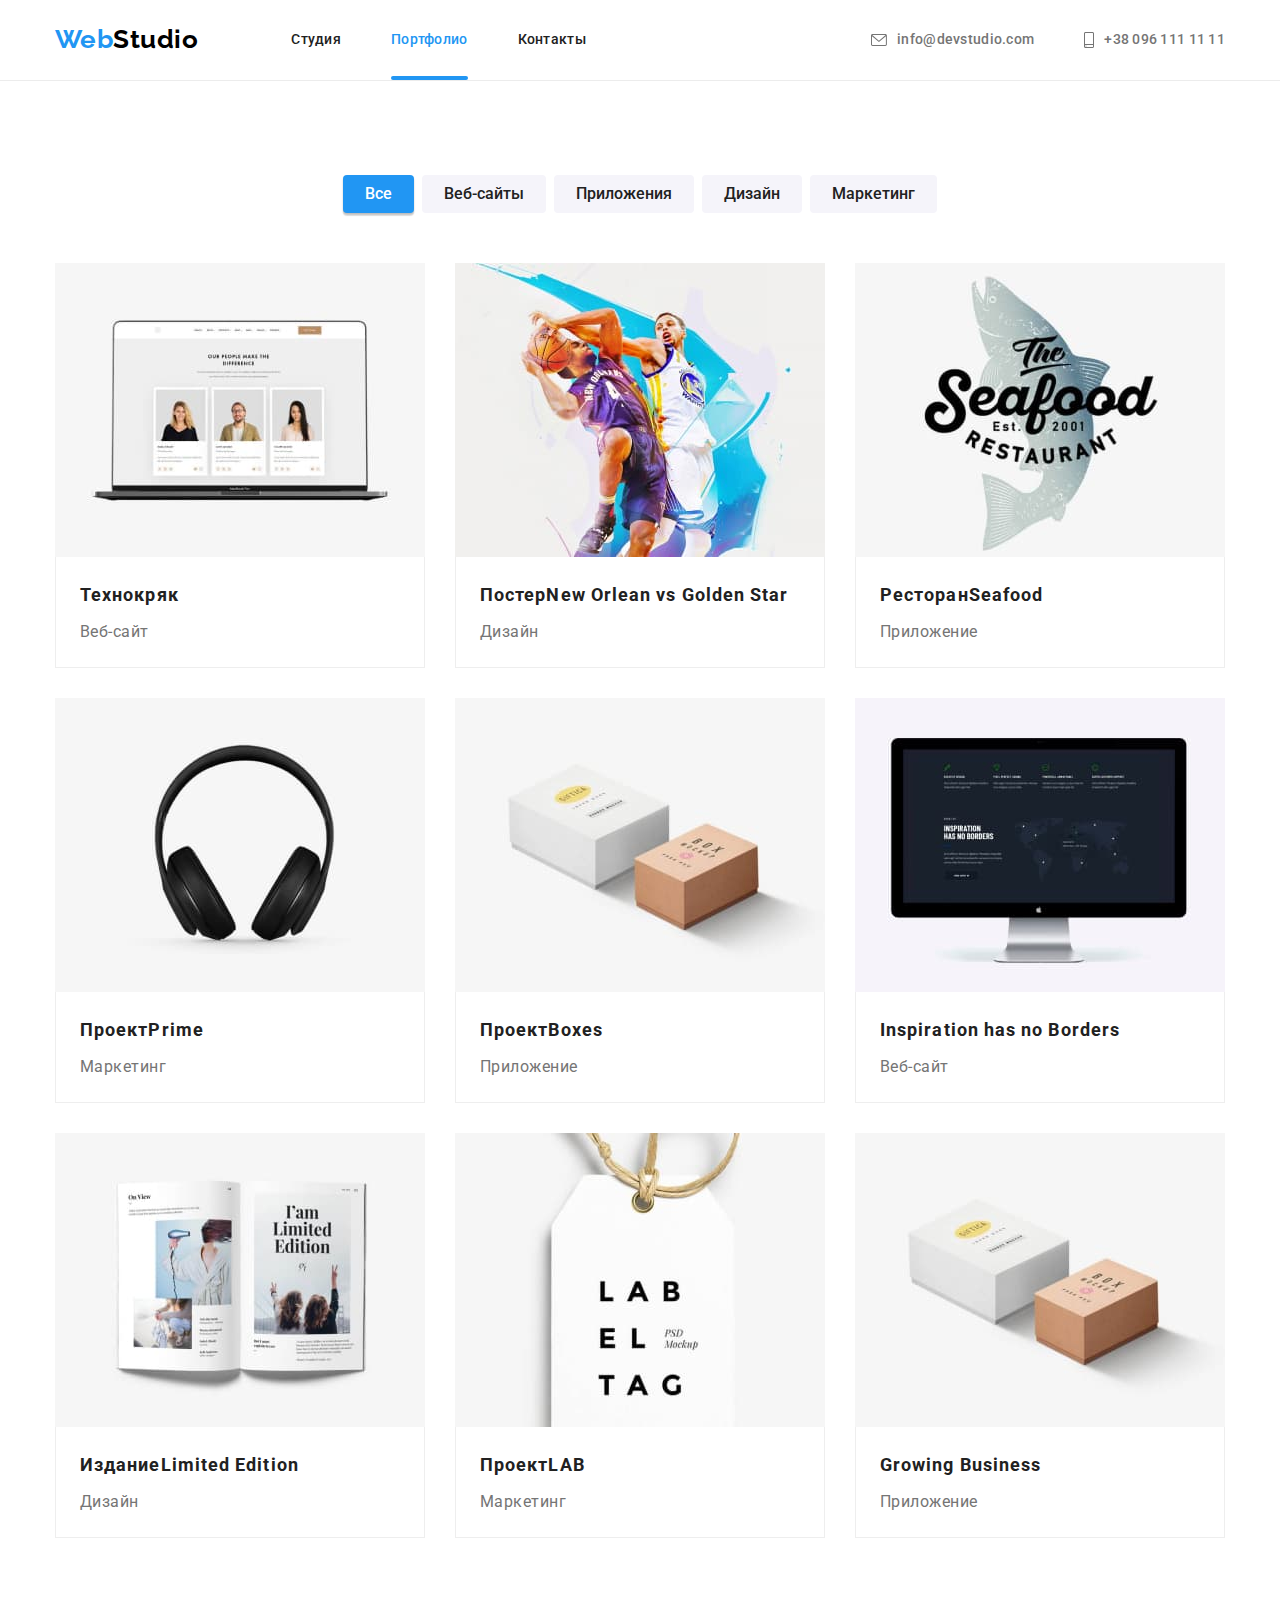
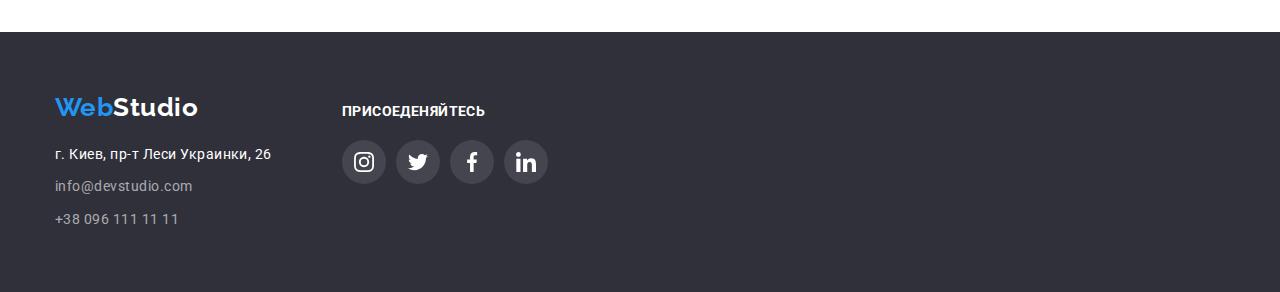
==== portfolio.html @ d8978e58 "Клонирует репозиторий" ====
<!DOCTYPE html>
<html lang="ru">
  <head>
    <meta charset="UTF-8">
    <meta http-equiv="X-UA-Compatible" content="IE=edge">
    <meta name="viewport" content="width=device-width, initial-scale=1.0">
    <title>Портфолио</title>
    <link href="https://fonts.googleapis.com/css2?family=Raleway:wght@700&family=Roboto:wght@400;500;700;900&display=swap"
    rel="stylesheet">
    <link rel="stylesheet" href="https://cdnjs.cloudflare.com/ajax/libs/modern-normalize/1.1.0/modern-normalize.min.css">
    <link rel="stylesheet" href="./css/style.css">
  </head>
  <body>
    <!--Верхняя линия сайта-->
    <header class="header">
      <!-- Навигация -->
      <div class="container header-container">
        <nav class="nav">
          <a class="logo link" href="./index.html">Web<span class="logo-header">Studio</span></a>
          <ul class="site-nav list">
            <li class="item">
              <a class="link" href="./index.html">Студия</a>
            </li>
            <li class="item">
              <a class="link current" href="./portfolio.html">Портфолио</a>
            </li>
            <li class="item">
              <a class="link" href="">Контакты</a>
            </li>
          </ul>
        </nav>
        <!-- контакты -->
        <ul class="contacts list">
          <li class="item">
            <a class="link" href="mailto:info@devstudio.com">
              <svg class="icon-contakts" width="16" height="12">
                <use href="images/sprite.svg#envelope"></use>
              </svg>info@devstudio.com</a>
          </li>
          <li class="item">
            <a class="link" href="tel:+380961111111">
              <svg class="icon-contakts" width="10" height="16">
                <use href="images/sprite.svg#smartphone"></use>
              </svg>+38 096 111 11 11</a>
          </li>
        </ul>
      </div>
    </header>
    <main>
      <!--Портфолио-->
      <section class="portfolio section">
        <div class="container">
        <!--скрытый титул-->
          <h1 class="visually-hidden title">Портфолио</h1>
          <ul class="filter list">
            <li class="item"><button class="button current" type="button">Все</button></li>
            <li class="item"><button class="button" type="button">Веб-сайты</button></li>
            <li class="item"><button class="button" type="button">Приложения</button></li>
            <li class="item"><button class="button" type="button">Дизайн</button></li>
            <li class="item"><button class="button" type="button">Маркетинг</button></li>
          </ul>
          <ul class="project list">
            <li class="item">
              <a href="" class="link">
                <div class="project-thumb"> 
                  <img class="img" src="./images/imgone.jpg" alt="макбук про" width="370">
                  <div class="project-overlay">Технокряк это современная площадка распространения коронавируса. Компании используют эту платформу для цифрового
                  шпионажа и атак на защищённые сервера конкурентов.</div>
                </div>
                <div class="item-text">
                  <h2 class="project title">Технокряк</h2>
                  <p class="project type">Веб-сайт</p>
                </div>
              </a>
            </li>
            <li class="item">
              <a href="" class="link">
                <div class="project-thumb">
                  <img class="img" src="./images/imgtwo.jpg" alt="два баскетболиста" width="370">
                  <div class="project-overlay">Технокряк это современная площадка распространения коронавируса. Компании используют эту
                  платформу для цифрового
                  шпионажа и атак на защищённые сервера конкурентов.</div>
                </div>
                <div class="item-text">
                  <h2 class="project title">Постер<span lang="en">New Orlean vs Golden Star</span></h2>
                  <p class="project type">Дизайн</p>
                </div>
              </a>
            </li>
            <li class="item">
              <a href="" class="link">
                <div class="project-thumb">
                  <img class="img" src="./images/imgthree.jpg" alt="рыба с текстом названия ресторана" width="370">
                  <div class="project-overlay">Технокряк это современная площадка распространения коронавируса. Компании используют эту
                  платформу для цифрового
                  шпионажа и атак на защищённые сервера конкурентов.</div>
                </div>
                <div class="item-text">
                  <h2 class="project title">Ресторан<span lang="en">Seafood</span></h2>
                  <p class="project type">Приложение</p>
                </div>
              </a>
            </li>
            <li class="item">
              <a href="" class="link">
                <div class="project-thumb">
                  <img class="img" src="./images/imgfour.jpg" alt="наушники" width="370">
                  <div class="project-overlay">Технокряк это современная площадка   распространения коронавируса. Компании используют эту
                  платформу для цифрового
                  шпионажа и атак на защищённые сервера конкурентов.</div>
                </div>
                <div class="item-text">
                  <h2 class="project title">Проект<span lang="en">Prime</span></h2>
                  <p class="project type">Маркетинг</p>
                </div>
              </a>
            </li>
            <li class="item">
              <a href="" class="link">
                <div class="project-thumb">
                  <img class="img" src="./images/imgfive.jpg" alt="две коробки" width="370">
                  <div class="project-overlay">Технокряк это современная площадка   распространения коронавируса. Компании используют эту
                  платформу для цифрового
                  шпионажа и атак на защищённые сервера конкурентов.</div>
                </div>
                <div class="item-text">
                  <h2 class="project title">Проект<span lang="en">Boxes</span></h2>
                  <p class="project type">Приложение</p>
                </div>
              </a>
            </li>
            <li class="item">
              <a href="" class="link">
                <div class="project-thumb">
                  <img class="img" src="./images/imgsix.jpg" alt="монитор эйпл" width="370">
                  <div class="project-overlay">Технокряк это современная площадка распространения коронавируса. Компании используют эту
                    платформу для цифрового
                    шпионажа и атак на защищённые сервера конкурентов.</div>
                </div>
                <div class="item-text">
                  <h2 class="project title" lang="en">Inspiration has no Borders</h2>
                  <p class="project type">Веб-сайт</p>
                </div>
              </a>
            </li>
            <li class="item">
              <a href="" class="link">
                <div class="project-thumb">
                  <img class="img" src="./images/imgseven.jpg" alt="развернутая книга" width="370">
                  <div class="project-overlay">Технокряк это современная площадка распространения   коронавируса. Компании используют эту
                    платформу для цифрового
                    шпионажа и атак на защищённые сервера конкурентов.</div>
                </div>
                <div class="item-text">
                  <h2 class="project title">Издание<span lang="en">Limited Edition</span></h2>
                  <p class="project type">Дизайн</p>
                </div>
              </a>
            </li>
            <li class="item">
              <a href="" class="link">
                <div class="project-thumb">
                  <img class="img" src="./images/imgeight.jpg" alt="бирка с текстом названия  проекта" width="370">
                  <div class="project-overlay">Технокряк это современная площадка распространения   коронавируса. Компании используют эту
                    платформу для цифрового
                    шпионажа и атак на защищённые сервера конкурентов.</div>
                </div>
                <div class="item-text">
                  <h2 class="project title">Проект<span lang="en">LAB</span></h2>
                  <p class="project type">Маркетинг</p>
                </div>
              </a>
            </li>
            <li class="item">
              <a href="" class="link">
                <div class="project-thumb">
                  <img class="img" src="./images/imgfive.jpg" alt="ноутбук на котором печатают"   width="370">
                  <div class="project-overlay">Технокряк это современная площадка распространения   коронавируса. Компании используют эту
                    платформу для цифрового
                    шпионажа и атак на защищённые сервера конкурентов.</div>
                </div>
                <div class="item-text">
                  <h2 class="project title" lang="en">Growing Business</h2>
                  <p class="project type">Приложение</p>
                </div>
              </a>
            </li>
          </ul>
        </div>
      </section>
    </main>
    <!--Подвал сайта-->
    <footer class="footer">
      <div class="container">
        <div class="footer-adres">
          <a href="./index.html" class="logo link">Web<span class="logo-footer">Studio</span></a>
          <address>
            <ul class="address list">
              <li class="footer-list item"><a class="geolocation link" href="https://goo.gl/maps/VGkeZ7NEwQXVruFt6"
                  target="_blank" rel="noopener noreferrer nofollow">г. Киев, пр-т Леси Украинки, 26</a>
              </li>
              <li class="footer-list item"><a class="footer-contacts link"
                  href="mailto:info@devstudio.com">info@devstudio.com</a></li>
              <li class="footer-list item"><a class="footer-contacts link" href="tel:+380961111111">+38 096 111 11 11</a>
              </li>
            </ul>
          </address>
        </div>
        <div class="footer-join">
          <p class="join-text">присоеденяйтесь</p>
          <ul class="join list">
            <li class="item-join">
              <a href="" class="link"><svg class="icon-social" width="20" height="20">
                  <use href="./images/sprite.svg#instagram"></use>
                </svg></a>
            </li>
            <li class="item-join">
              <a href="" class="link"><svg class="icon-social" width="20" height="20">
                  <use href="./images/sprite.svg#twitter"></use>
                </svg></a>
            </li>
            <li class="item-join">
              <a href="" class="link"><svg class="icon-social" width="20" height="20">
                  <use href="./images/sprite.svg#facebook"></use>
                </svg></a>
            </li>
            <li class="item-join">
              <a href="" class="link"><svg class="icon-social" width="20" height="20">
                  <use href="./images/sprite.svg#linkedin"></use>
                </svg></a>
            </li>
          </ul>
        </div>
      </div>
    </footer>
  </body>
---- css/style.css ----
/* основной белый цвет #ffffff */
/* вторичный белый цвет #F5F4FA */
/* основной цвет текста #757575 */
/* вторичный цвет текста #212121 */
/* основной акцент цвет #2196F3 */
/* цвет ховера основной кнопки #188CE8 */
/* цвет фона героя и подвала #2F303A */
/* цвет текста адреса rgba(255, 255, 255, 0.6) */
/* цвет логотипа #000000 */
/* цвет нижней рамки хедера #ececec */
/* цвет бордера проектов #eeeeee;*/
/* цвет svg изображений #afb1b8;*/
:root {
  --primery-white-color: #ffffff;
  --secondary-white-color: #f5f4fa;
  --primery-text-color: #757575;
  --secondary-text-color: #212121;
  --prymery-accent-color: #2196f3;
  --secondary-accent-color: #188ce8;
  --address-text-color: rgba(255, 255, 255, 0.6);
  --logo-color: #000000;
  --background-color: #2f303a;
  --header-border-color: #ececec;
  --project-border-color: #eeeeee;
  --svg-picture-color: #afb1b8;
}
/* Тело */
body {
  color: var(--primery-text-color);
  background-color: var(--primery-white-color);
  font-family: 'Roboto', sans-serif;
  letter-spacing: 0.03em;
}
h1,
h2,
h3,
h4,
h5,
h6,
p,
ul {
  padding: 0;
  margin: 0;
}
/* Скрытый титул */
.visually-hidden {
  position: absolute;
  white-space: nowrap;
  width: 1px;
  height: 1px;
  overflow: hidden;
  border: 0;
  padding: 0;
  clip: rect(0 0 0 0);
  clip-path: inset(50%);
  margin: -1px;
}
/* контейнер */
.container {
  width: 1200px;
  margin-left: auto;
  margin-right: auto;
  padding-left: 15px;
  padding-right: 15px;
}
/* панель навигации */
.header {
  border-bottom: 1px solid var(--header-border-color);
  margin-left: auto;
  margin-right: auto;
}
.header-container,
.nav,
.site-nav,
.contacts {
  display: flex;
  align-items: center;
}
.nav .logo {
  display: block;
  padding-top: 24px;
  padding-bottom: 25px;
}
.contacts .link {
  display: flex;
  justify-content: center;
  align-items: center;
  padding-top: 32px;
  padding-bottom: 32px;
  color: var(--primery-text-color);
  font-style: normal;
  font-weight: 500;
  font-size: 14px;
  line-height: 1.14;
  letter-spacing: 0.02em;
  fill: var(--primery-text-color);
  transition: color 250ms cubic-bezier(0.4, 0, 0.2, 1);
}
.icon-contakts {
  margin-right: 10px;
  fill: currentColor;
}
.site-nav .link {
  display: block;
  padding-top: 32px;
  padding-bottom: 32px;
  color: var(--secondary-text-color);
  font-weight: 500;
  font-size: 14px;
  line-height: 1.14;
  letter-spacing: 0.02em;
  transition: color 250ms cubic-bezier(0.4, 0, 0.2, 1);
}
.site-nav .item + .item {
  margin-left: 50px;
}
.contacts .item + .item {
  margin-left: 50px;
}
.contacts {
  margin-left: auto;
}
.site-nav {
  margin-left: 93px;
}
/* цвета, размеры текста */
.site-nav .link.current {
  color: var(--prymery-accent-color);
  position: relative;
}
.link.current::after {
  position: absolute;
  content: '';
  bottom: 0;
  left: 0;
  width: 100%;
  height: 4px;
  background-color: var(--prymery-accent-color);
  border-radius: 2px;
}
.filter .button.current {
  background-color: var(--prymery-accent-color);
  color: var(--primery-white-color);
  box-shadow: 0px 3px 1px rgba(0, 0, 0, 0.1), 0px 1px 2px rgba(0, 0, 0, 0.08),
    0px 2px 2px rgba(0, 0, 0, 0.12);
}
.logo.link {
  color: var(--prymery-accent-color);
  font-family: 'Raleway', sans-serif;
  font-weight: 700;
  font-size: 26px;
  line-height: 1.19;
}
.logo .logo-header {
  color: var(--logo-color);
}
/* Ховер и фокус ссылок */
.site-nav .link:hover,
.site-nav .link:focus,
.contacts .link:hover,
.contacts .link:focus,
.address .link:hover,
.address .link:focus {
  color: var(--prymery-accent-color);
  fill: var(--prymery-accent-color);
}
.list {
  list-style: none;
}
.link {
  text-decoration: none;
}
/* Секция Герой */
.hero.overlay {
  max-width: 1600px;
  height: 600px;
  margin-left: auto;
  margin-right: auto;
  background-color: var(--background-color);
  background-image: linear-gradient(to right, rgba(47, 48, 58, 0.4), rgba(47, 48, 58, 0.4)),
    url(../images/imgoverlay.jpg);
  background-repeat: no-repeat;
  background-position: center;
  background-size: cover;
  text-align: center;
  padding: 200px 0;
}
.hero-title {
  color: var(--primery-white-color);
  font-weight: 900;
  font-size: 44px;
  line-height: 1.36;
  text-transform: uppercase;
  text-align: center;
  letter-spacing: 0.06em;
}
.hero.button {
  min-width: 200px;
  padding: 10px 32px;
  margin-top: 30px;
  background-color: var(--prymery-accent-color);
  color: var(--primery-white-color);
  cursor: pointer;
  font-weight: 700;
  font-size: 16px;
  line-height: 1.87;
  text-align: center;
  letter-spacing: 0.06em;
  border: 0;
  border-radius: 4px;
}
.hero.button:hover,
.hero.button:focus {
  background-color: var(--secondary-accent-color);
}
/*особенности компании*/
.features.section,
.our-works.section,
.our-team.section,
.customers.section,
.portfolio.section {
  padding-top: 94px;
  padding-bottom: 94px;
}
.our-works.section {
  padding-top: 0;
}
.features .container {
  justify-content: space-between;
  margin-left: auto;
  margin-right: auto;
}
.features-block {
  width: 270px;
  height: 120px;
  display: flex;
  justify-content: center;
  align-items: center;
  margin-bottom: 30px;
  background: var(--secondary-white-color);
  border-radius: 4px;
}
.features.list {
  display: flex;
}
.features .item {
  flex-basis: calc(100% / 4);
}
.features .item + .item {
  margin-left: 30px;
}
.title {
  color: var(--secondary-text-color);
}
.our-works.title,
.customers.title,
.our-team-section.title {
  font-weight: 700;
  font-size: 36px;
  line-height: 1.16;
  text-align: center;
}
.features.title {
  margin-bottom: 10px;
  font-weight: 700;
  font-size: 14px;
  line-height: 1.14;
  text-transform: uppercase;
}
.features.text {
  font-size: 14px;
  line-height: 1.71;
}
.our-works.list {
  display: flex;
}
.our-works.title {
  margin-bottom: 50px;
}
.our-works .item + .item {
  margin-left: 30px;
}
.img {
  display: block;
  max-width: 100%;
  height: auto;
}
/* Наша команда */
.our-team .list {
  display: flex;
}
.our-team .item {
  background-color: var(--primery-white-color);
  border-radius: 0px 0px 4px 4px;
  box-shadow: 0px 1px 3px rgba(0, 0, 0, 0.12), 0px 1px 1px rgba(0, 0, 0, 0.14),
    0px 2px 1px rgba(0, 0, 0, 0.2);
}
.list.social {
  justify-content: space-between;
}
.our-team .link {
  display: flex;
  width: 44px;
  height: 44px;
  justify-content: center;
  align-items: center;
  border-radius: 50%;
  fill: var(--svg-picture-color);
  transition: fill 250ms cubic-bezier(0.4, 0, 0.2, 1),
    background-color 250ms cubic-bezier(0.4, 0, 0.2, 1);
}
.our-team .link:hover,
.our-team .link:focus {
  fill: var(--primery-white-color);
  background-color: var(--prymery-accent-color);
}
.our-team .item + .item {
  margin-left: 30px;
}
.our-team-section.title,
.customers.title {
  margin-bottom: 50px;
}
.our-team.section {
  background-color: var(--secondary-white-color);
  margin-left: auto;
  margin-right: auto;
}
.our-team.title {
  margin-bottom: 10px;
  font-weight: 500;
  font-size: 16px;
  line-height: 1.18;
  text-align: center;
}
.position {
  color: var(--primery-text-color);
  font-size: 16px;
  line-height: 1.18;
  text-align: center;
  margin-bottom: 16px;
}
.our-team.block {
  padding: 30px 32px;
}
/* Наши клиенты */
.customers.list {
  display: flex;
  justify-content: space-between;
}
.customers.item {
  display: flex;
  width: 170px;
  height: 92px;

  justify-content: center;
  align-items: center;
}
.customers.link {
  display: flex;
  width: 170px;
  height: 92px;
  justify-content: center;
  align-items: center;
  fill: var(--svg-picture-color);
  border: 1px solid var(--svg-picture-color);
  border-radius: 4px;
  transition: fill 250ms cubic-bezier(0.4, 0, 0.2, 1),
    border-color 250ms cubic-bezier(0.4, 0, 0.2, 1);
}
.customers.link:hover,
.customers.link:focus {
  border-color: var(--prymery-accent-color);
  fill: var(--prymery-accent-color);
}
/* Фильтр портфолио */
.filter.list {
  justify-content: center;
  margin-bottom: 50px;
}
.filter .item + .item {
  margin-left: 8px;
}
.item .button {
  display: block;
  padding: 6px 22px;
}
.filter.list {
  display: flex;
}
.button {
  font-family: inherit;
  display: inline-block;
  background-color: var(--secondary-white-color);
  color: var(--secondary-text-color);
  font-weight: 500;
  font-size: 16px;
  line-height: 1.62;
  text-align: center;
  cursor: pointer;
  border: 0;
  border-radius: 4px;

  transition-property: background-color, color, box-shadow;
  transition-duration: 250ms;
  transition-timing-function: cubic-bezier(0.4, 0, 0.2, 1);
}
.button:hover,
.button:focus {
  background-color: var(--prymery-accent-color);
  color: var(--primery-white-color);
  box-shadow: 0px 3px 1px rgba(0, 0, 0, 0.1), 0px 1px 2px rgba(0, 0, 0, 0.08),
    0px 2px 2px rgba(0, 0, 0, 0.12);
}
/* Секция портфолио */
.project.list {
  display: flex;
  flex-wrap: wrap;
  margin-left: -30px;
  margin-top: -30px;
}
.project .item {
  flex-basis: calc(100% / 3 - 30px);
  margin-left: 30px;
  margin-top: 30px;
}
.item-text {
  padding: 20px 24px;
  border: solid var(--project-border-color);
  border-width: 0 1px 1px 1px;
}
.project.title {
  margin-bottom: 4px;
  font-weight: 700;
  font-size: 18px;
  line-height: 2;
  letter-spacing: 0.06em;
}
.project.type {
  color: var(--primery-text-color);
  font-size: 16px;
  line-height: 1.87;
}
.project .link {
  display: block;
  transition: box-shadow 250ms cubic-bezier(0.4, 0, 0.2, 1);
}
.project .link:hover,
.project .link:focus {
  box-shadow: 0px 1px 1px rgba(0, 0, 0, 0.12), 0px 4px 4px rgba(0, 0, 0, 0.06),
    1px 4px 6px rgba(0, 0, 0, 0.16);
}
/* Оверлей */
.our-works.thumb {
  position: relative;
}
.thumb-overlay {
  position: absolute;
  left: 0;
  bottom: 0;
  width: 100%;
  height: 70px;
  display: flex;
  justify-content: center;
  align-items: center;
  background: rgba(47, 48, 58, 0.8);
  color: var(--primery-white-color);
  font-weight: 700;
  font-size: 14px;
  line-height: 1.14;
  text-align: center;
  text-transform: uppercase;
}
.project-thumb {
  display: block;
  position: relative;
  overflow: hidden;
}
.project-overlay {
  position: absolute;
  width: 100%;
  height: 100%;
  top: 100%;
  padding: 63px 24px;
  font-size: 18px;
  line-height: 1.56;
  background-color: rgba(33, 150, 243, 0.9);
  color: var(--primery-white-color);
  transform: 100%;
  transition: transform 250ms cubic-bezier(0.4, 0, 0.2, 1);
}
.project .link:hover .project-overlay,
.project .link:focus .project-overlay {
  transform: translateY(-100%);
  transition: transform 250ms cubic-bezier(0.4, 0, 0.2, 1);
}
/* Подвал сайта */
.footer .logo {
  display: block;
  margin-bottom: 20px;
}
.footer-list.item:not(:last-child) {
  margin-bottom: 9px;
}
.footer {
  padding-top: 60px;
  padding-bottom: 60px;
  background-color: var(--background-color);
  margin-left: auto;
  margin-right: auto;
}
.logo .logo-footer {
  color: var(--primery-white-color);
}
.geolocation.link {
  display: inline-block;
  color: var(--primery-white-color);
  font-style: normal;
  font-size: 14px;
  line-height: 1.7;
}
.footer-contacts.link {
  display: inline-block;
  font-style: normal;
  font-weight: normal;
  font-size: 14px;
  line-height: 1.7;
  color: var(--address-text-color);
}
.footer .link {
  display: inline-block;
  transition: color 250ms cubic-bezier(0.4, 0, 0.2, 1);
}
.join.list {
  display: flex;
}
.item-join {
  display: flex;
  justify-content: center;
  align-items: center;
}
.join-text {
  margin-bottom: 20px;
  display: inline-block;
  font-size: 14px;
  font-weight: 700;
  line-height: 1.14;
  letter-spacing: 0.03em;
  text-transform: uppercase;
  color: var(--primery-white-color);
}
.footer .container {
  display: flex;
  align-items: baseline;
}
.footer-join {
  margin-left: 70px;
}
.item-join + .item-join {
  margin-left: 10px;
}
.item-join .link {
  display: flex;
  justify-content: center;
  align-items: center;
  width: 44px;
  height: 44px;
  border-radius: 50%;
  background-color: rgba(255, 255, 255, 0.1);
  fill: var(--primery-white-color);
  transition: background-color 250ms cubic-bezier(0.4, 0, 0.2, 1);
}
.item-join .link:hover,
.item-join .link:focus {
  background-color: var(--prymery-accent-color);
}
/* Модальное окно */
.backdrop {
  position: fixed;
  top: 0;
  left: 0;
  width: 100%;
  height: 100%;
  background-color: rgba(0, 0, 0, 0.2);
  opacity: 1;
  transition: opacity 250ms cubic-bezier(0.4, 0, 0.2, 1);
}
.backdrop.is-hidden {
  opacity: 0;
  pointer-events: none;
}
.backdrop.is-hidden .modal {
  transform: translate(-50%, -50%) scale(0.9);
}
.modal {
  position: absolute;
  top: 50%;
  left: 50%;
  transform: translate(-50%, -50%) scale(1);
  transition: transform 250ms cubic-bezier(0.4, 0, 0.2, 1);
  min-width: 528px;
  min-height: 581px;
  background-color: var(--primery-white-color);
  box-shadow: 0px 1px 3px rgba(0, 0, 0, 0.12), 0px 1px 1px rgba(0, 0, 0, 0.14),
    0px 2px 1px rgba(0, 0, 0, 0.2);
  border-radius: 4px;
}
.modal-button {
  position: absolute;
  top: 8px;
  right: 8px;
  width: 30px;
  height: 30px;
  display: flex;
  justify-content: center;
  align-items: center;
  background-color: var(--primery-white-color);
  border: 1px solid rgba(0, 0, 0, 0.1);
  border-radius: 50%;
  cursor: pointer;
}
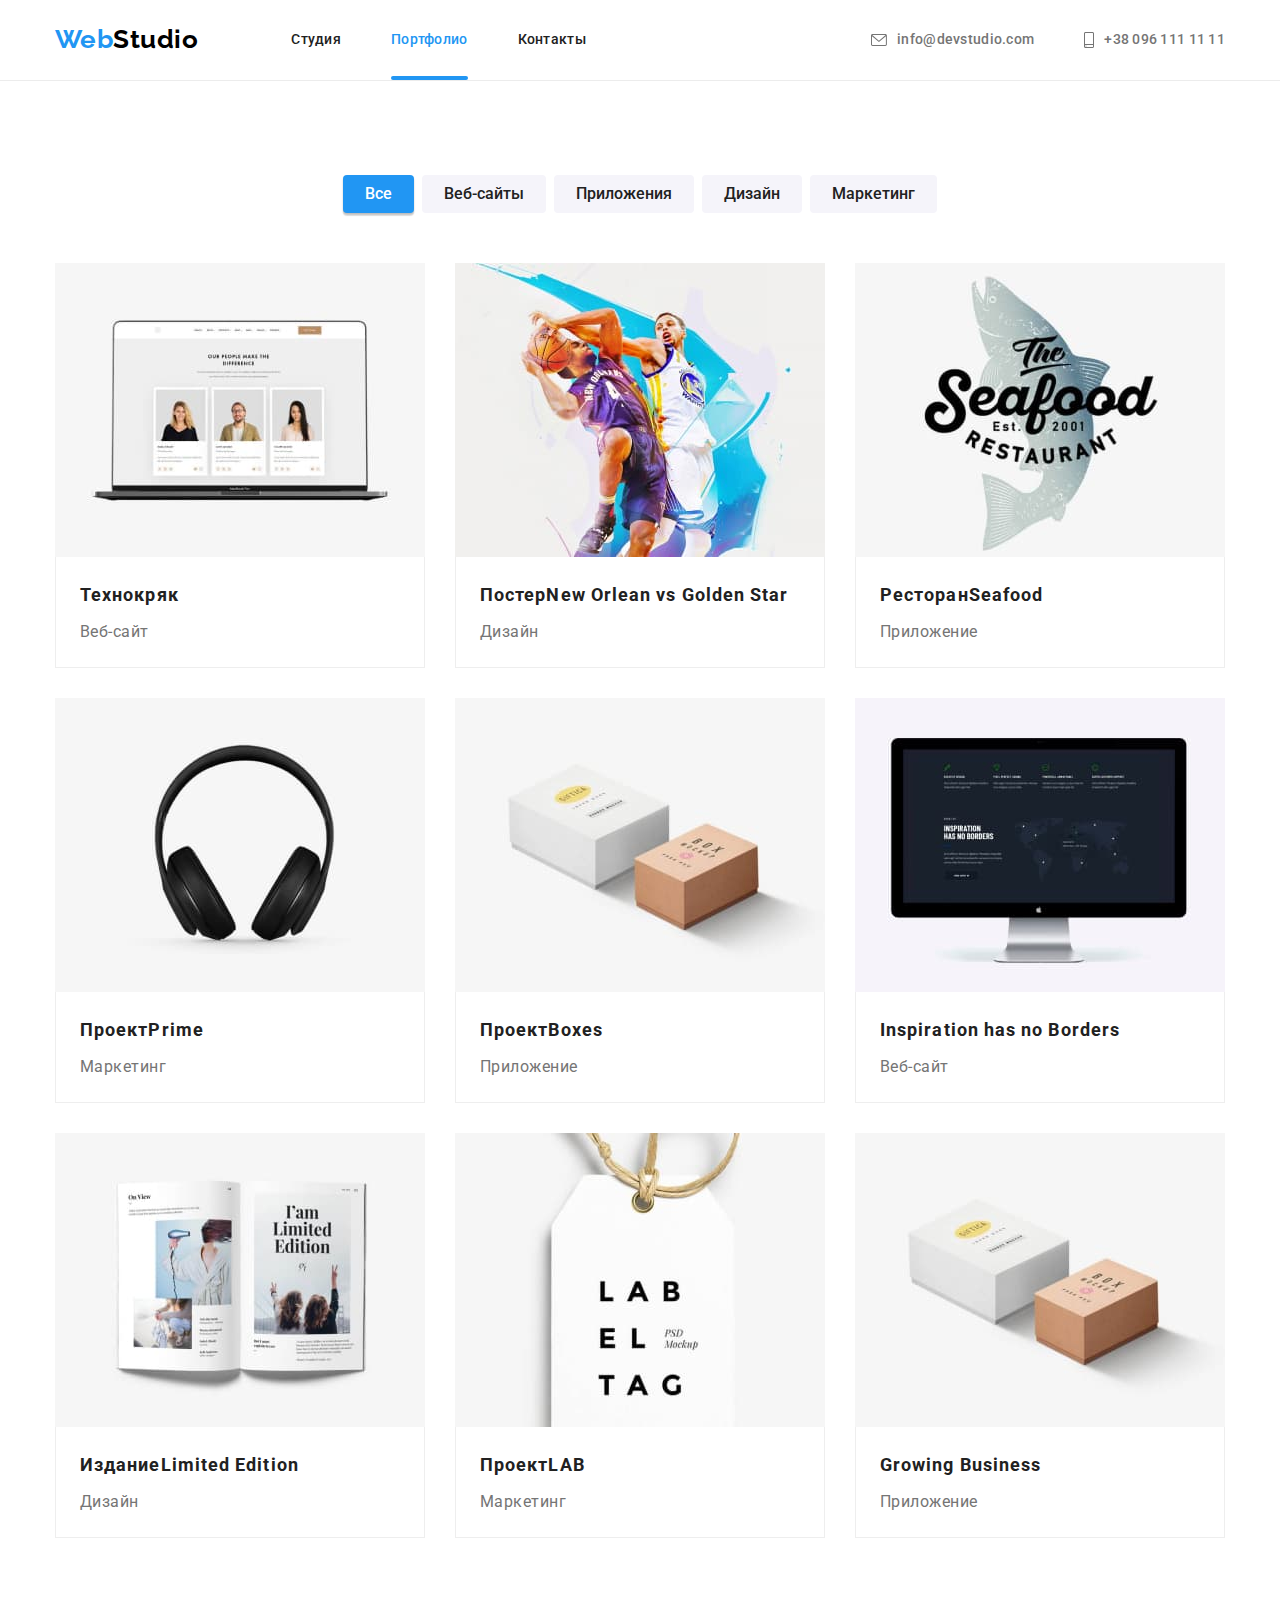
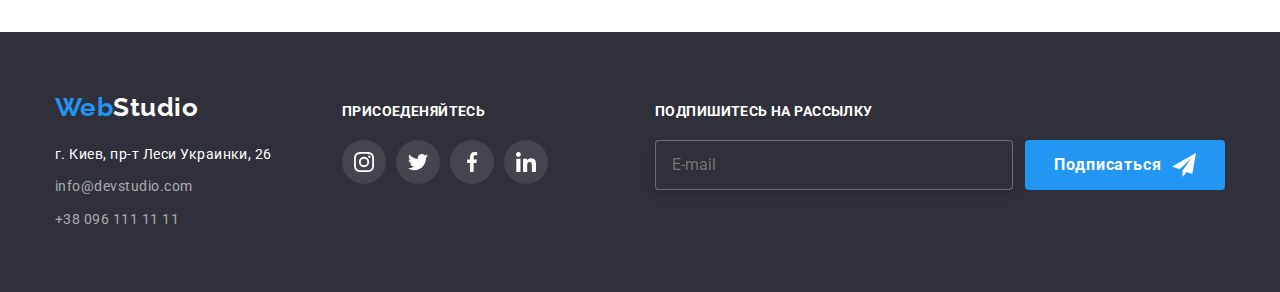
==== commit 233b2992: "Исправляет ошибки" ====
--- a/portfolio.html
+++ b/portfolio.html
@@ -231,6 +231,17 @@
             </li>
           </ul>
         </div>
+        <form class="footer-form">
+          <p class="join-text">Подпишитесь на рассылку</p>
+          <label class="form-field">
+            <div class="footer-form-wrap">
+              <input type="email" name="email" class="footer-form-input" placeholder="E-mail">
+              <button type="submit" class="hero button">Подписаться <svg class="footer-send" width="24" height="24">
+                  <use href="./images/sprite.svg#send"></use>
+                </svg></button>
+            </div>
+          </label>
+        </form>
       </div>
     </footer>
   </body>--- a/css/style.css
+++ b/css/style.css
@@ -193,18 +193,23 @@
   text-transform: uppercase;
   text-align: center;
   letter-spacing: 0.06em;
+  margin-bottom: 30px;
 }
 .hero.button {
+  display: flex;
+  justify-content: center;
+  text-align: center;
+  align-items: center;
   min-width: 200px;
-  padding: 10px 32px;
-  margin-top: 30px;
+  padding: 10px;
   background-color: var(--prymery-accent-color);
   color: var(--primery-white-color);
   cursor: pointer;
   font-weight: 700;
   font-size: 16px;
   line-height: 1.87;
-  text-align: center;
+  margin-left: auto;
+  margin-right: auto;
   letter-spacing: 0.06em;
   border: 0;
   border-radius: 4px;
@@ -492,7 +497,6 @@
 .project .link:hover .project-overlay,
 .project .link:focus .project-overlay {
   transform: translateY(-100%);
-  transition: transform 250ms cubic-bezier(0.4, 0, 0.2, 1);
 }
 /* Подвал сайта */
 .footer .logo {
@@ -600,6 +604,7 @@
   transition: transform 250ms cubic-bezier(0.4, 0, 0.2, 1);
   min-width: 528px;
   min-height: 581px;
+  padding: 40px;
   background-color: var(--primery-white-color);
   box-shadow: 0px 1px 3px rgba(0, 0, 0, 0.12), 0px 1px 1px rgba(0, 0, 0, 0.14),
     0px 2px 1px rgba(0, 0, 0, 0.2);
@@ -619,3 +624,159 @@
   border-radius: 50%;
   cursor: pointer;
 }
+.modal-button:hover,
+.modal-button:focus {
+  fill: var(--prymery-accent-color);
+}
+
+/* Формы модального окна */
+.form-text {
+  font-weight: 700;
+  font-size: 20px;
+  line-height: 1.15;
+  text-align: center;
+  letter-spacing: 0.03em;
+  margin-top: 0;
+  margin-bottom: 12px;
+  color: var(--secondary-text-color);
+}
+
+.form-field {
+  position: relative;
+  display: block;
+  margin-bottom: 10px;
+}
+
+.form-field-comment {
+  display: block;
+  margin-bottom: 20px;
+}
+
+.form-checkbox {
+  display: flex;
+  justify-content: space-evenly;
+  align-items: center;
+  margin-bottom: 30px;
+  font-size: 14px;
+  line-height: 1.71;
+}
+
+.form-input {
+  display: block;
+  width: 100%;
+  height: 40px;
+  padding: 12px 10px 12px 42px;
+  border: 1px solid rgba(33, 33, 33, 0.2);
+  border-radius: 4px;
+  transition: border-color 250ms cubic-bezier(0.4, 0, 0.2, 1),
+    outline-color 250ms cubic-bezier(0.4, 0, 0.2, 1);
+}
+
+.form-input:focus-within {
+  border-color: var(--prymery-accent-color);
+  outline-color: var(--prymery-accent-color);
+}
+
+.form-input:focus-within + .form-icon {
+  fill: var(--prymery-accent-color);
+}
+.form-label {
+  margin-bottom: 4px;
+  font-size: 12px;
+  line-height: 1.16;
+  letter-spacing: 0.01em;
+}
+
+textarea {
+  width: 100%;
+  height: 120px;
+  border: 1px solid rgba(33, 33, 33, 0.2);
+  border-radius: 4px;
+  padding: 12px 16px;
+  resize: none;
+  font-size: 12px;
+  line-height: 1.16;
+  letter-spacing: 0.01em;
+  transition: border-color 250ms cubic-bezier(0.4, 0, 0.2, 1),
+    outline-color 250ms cubic-bezier(0.4, 0, 0.2, 1);
+}
+textarea:focus-within {
+  border-color: var(--prymery-accent-color);
+  outline-color: var(--prymery-accent-color);
+}
+
+.form-icon {
+  position: absolute;
+  left: 12px;
+  bottom: 11px;
+  transition: fill 250ms cubic-bezier(0.4, 0, 0.2, 1);
+}
+
+.form-icon-checkbox {
+  border: 2px solid var(--secondary-text-color);
+  border-radius: 2px;
+  margin-right: 7px;
+  transition: border-color 250ms cubic-bezier(0.4, 0, 0.2, 1),
+    background-color 250ms cubic-bezier(0.4, 0, 0.2, 1);
+}
+.checkbox:focus + .form-icon-checkbox {
+  border-color: var(--prymery-accent-color);
+}
+
+.checkbox:checked + .form-icon-checkbox {
+  background-color: var(--prymery-accent-color);
+  border: none;
+}
+
+textarea::placeholder {
+  color: rgba(117, 117, 117, 0.5);
+}
+
+.form-checkbox .link {
+  color: var(--prymery-accent-color);
+  border-bottom: 1px solid var(--prymery-accent-color);
+}
+
+.checkbox {
+  position: absolute;
+  white-space: nowrap;
+  width: 1px;
+  height: 1px;
+  overflow: hidden;
+  border: 0;
+  padding: 0;
+  clip: rect(0 0 0 0);
+  clip-path: inset(50%);
+  margin: -1px;
+}
+/*  Форма футера */
+.footer-form {
+  margin-left: auto;
+}
+
+.footer-form-input {
+  display: block;
+  min-width: 358px;
+  height: 50px;
+  margin-right: 12px;
+  font-size: 16px;
+  line-height: 1.25;
+  padding: 15px 16px;
+  border: 1px solid rgba(33, 33, 33, 0.2);
+  border-radius: 4px;
+  background-color: var(--background-color);
+  border: 1px solid rgba(255, 255, 255, 0.3);
+  filter: drop-shadow(0px 4px 4px rgba(0, 0, 0, 0.15));
+  border-radius: 4px;
+}
+
+.form-input::placeholder {
+  color: rgba(255, 255, 255, 0.6);
+}
+.footer-form-wrap {
+  display: flex;
+}
+
+.footer-send {
+  margin-left: 10px;
+}
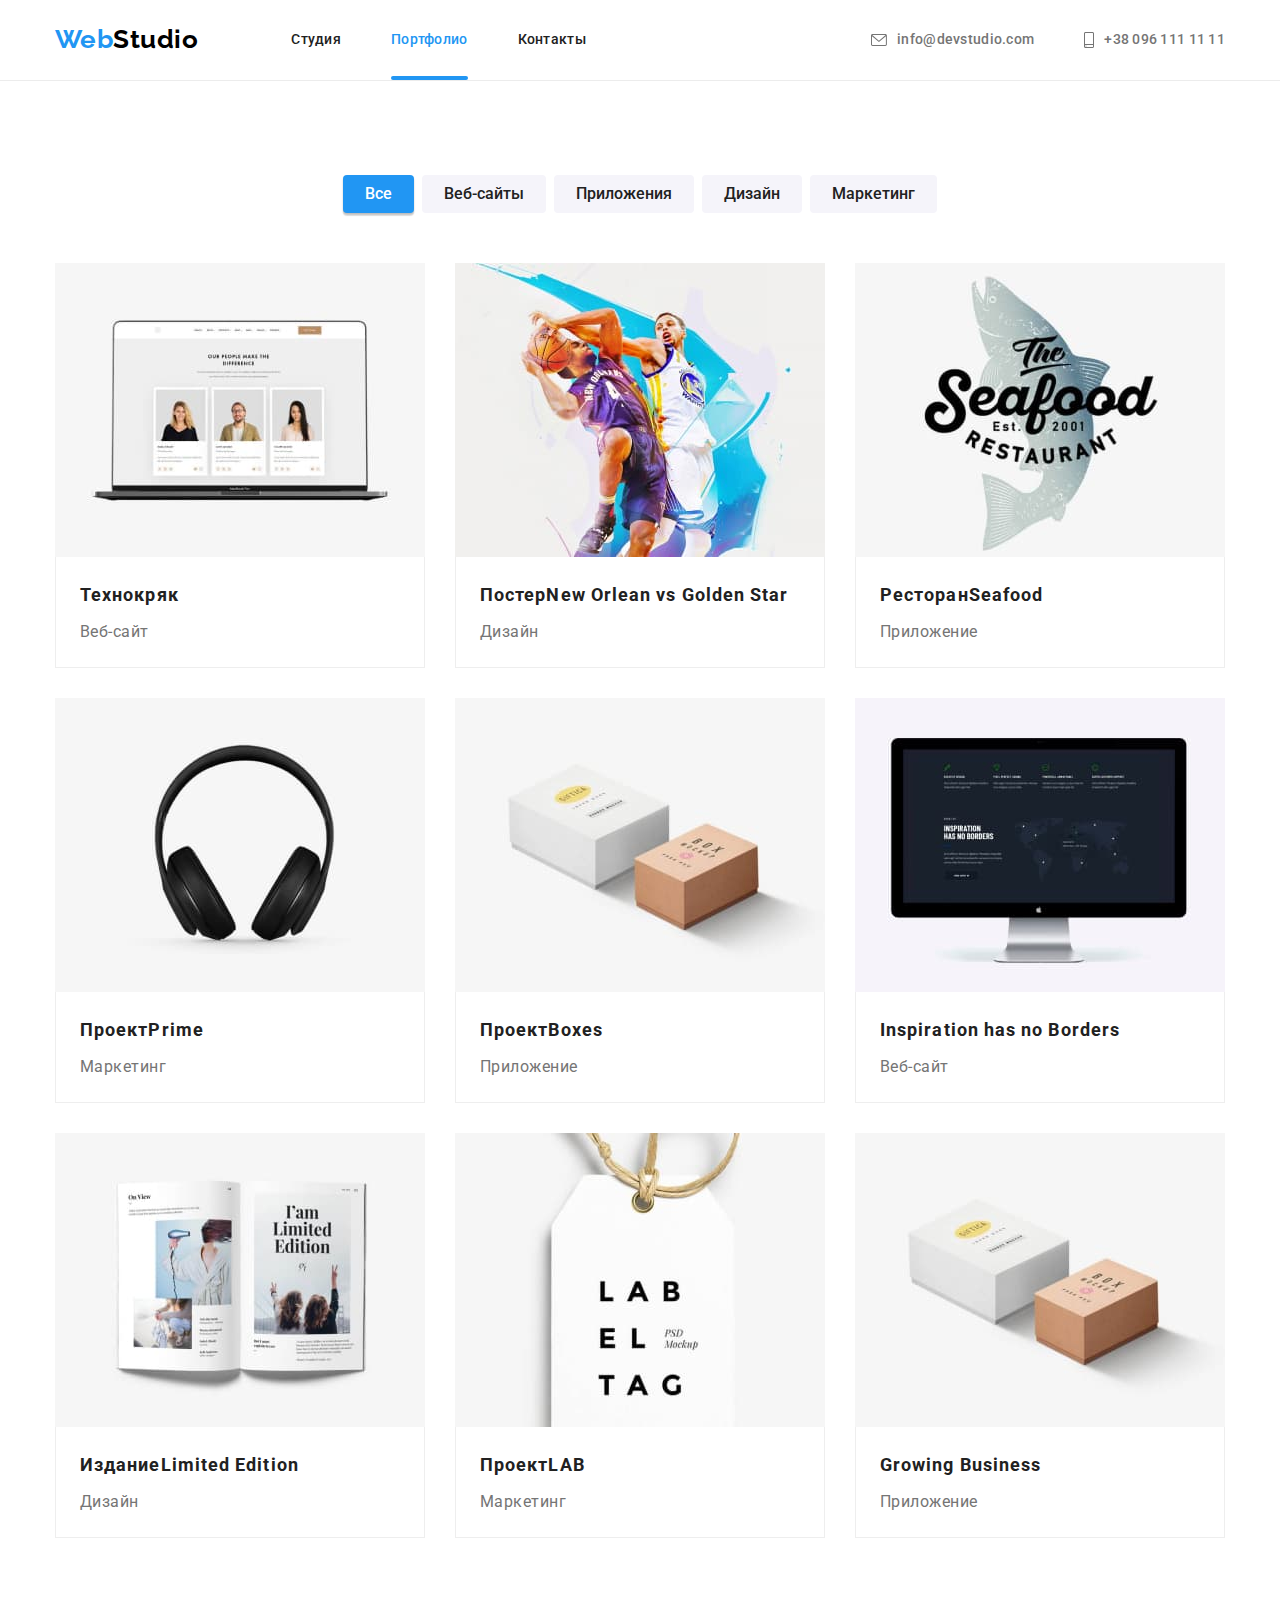
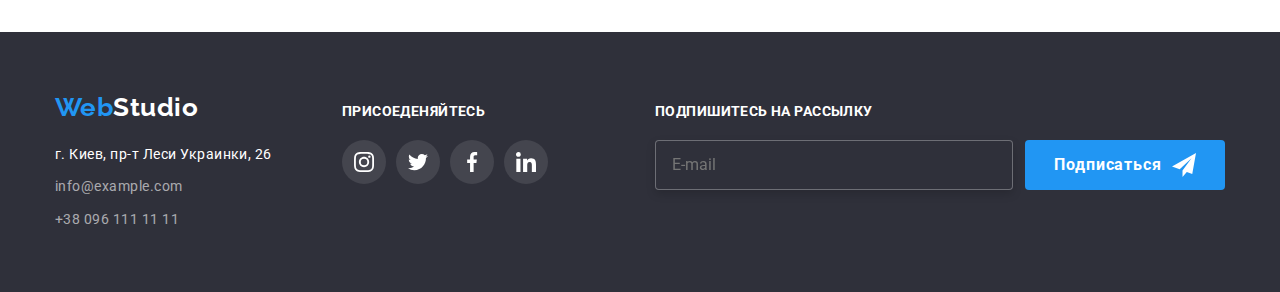
==== commit f65ba360: "исправляет недочеты)" ====
--- a/portfolio.html
+++ b/portfolio.html
@@ -200,7 +200,7 @@
                   target="_blank" rel="noopener noreferrer nofollow">г. Киев, пр-т Леси Украинки, 26</a>
               </li>
               <li class="footer-list item"><a class="footer-contacts link"
-                  href="mailto:info@devstudio.com">info@devstudio.com</a></li>
+                  href="mailto:info@example.com">info@example.com</a></li>
               <li class="footer-list item"><a class="footer-contacts link" href="tel:+380961111111">+38 096 111 11 11</a>
               </li>
             </ul>
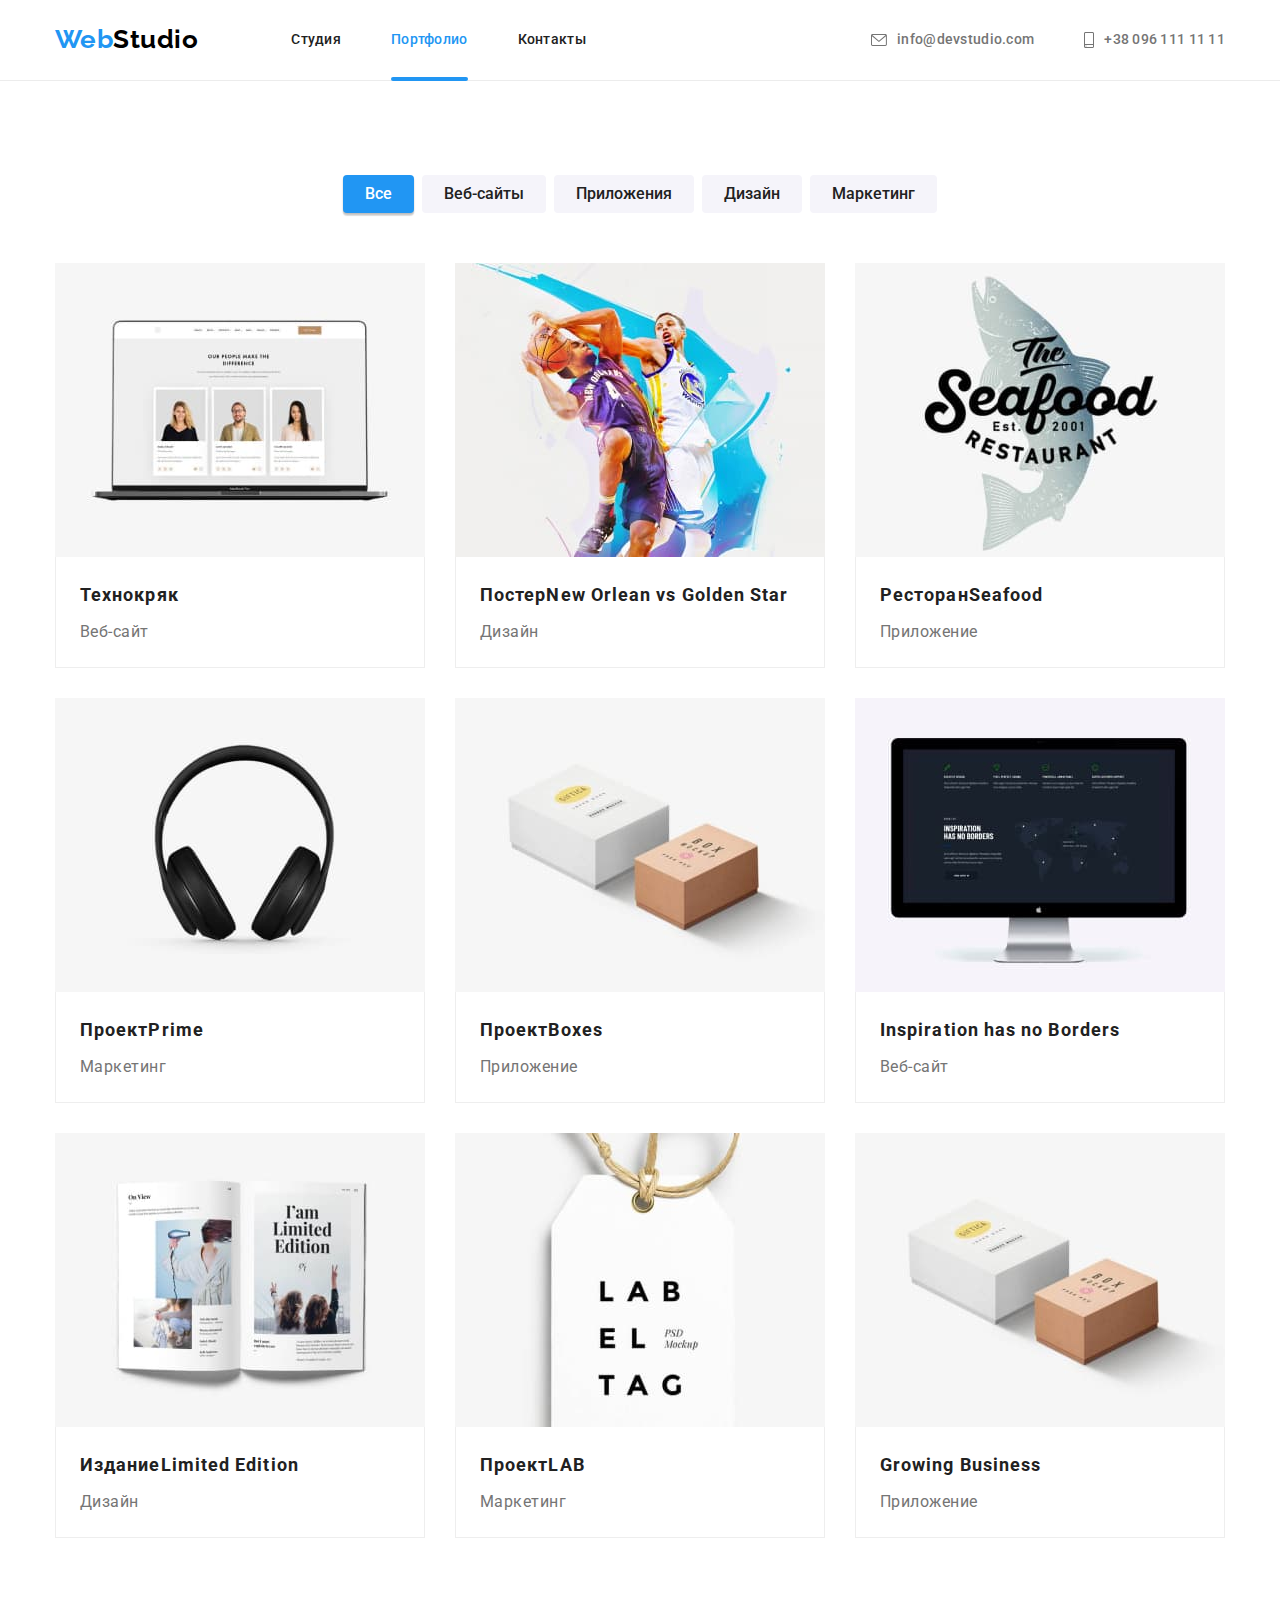
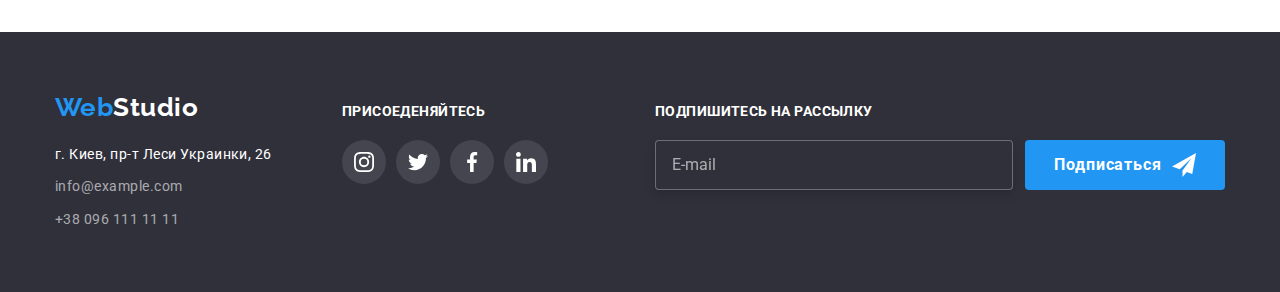
==== commit 658035f1: "исправляет ошибки" ====
--- a/portfolio.html
+++ b/portfolio.html
@@ -233,14 +233,14 @@
         </div>
         <form class="footer-form">
           <p class="join-text">Подпишитесь на рассылку</p>
-          <label class="form-field">
-            <div class="footer-form-wrap">
+          <div class="footer-form-wrap">
+            <label>
               <input type="email" name="email" class="footer-form-input" placeholder="E-mail">
-              <button type="submit" class="hero button">Подписаться <svg class="footer-send" width="24" height="24">
-                  <use href="./images/sprite.svg#send"></use>
-                </svg></button>
-            </div>
-          </label>
+            </label>
+            <button type="submit" class="hero button">Подписаться <svg class="footer-send" width="24" height="24">
+                <use href="./images/sprite.svg#send"></use>
+              </svg></button>
+          </div>
         </form>
       </div>
     </footer>
--- a/css/style.css
+++ b/css/style.css
@@ -131,7 +131,7 @@
 .link.current::after {
   position: absolute;
   content: '';
-  bottom: 0;
+  bottom: -1px;
   left: 0;
   width: 100%;
   height: 4px;
@@ -669,7 +669,7 @@
   border: 1px solid rgba(33, 33, 33, 0.2);
   border-radius: 4px;
   transition: border-color 250ms cubic-bezier(0.4, 0, 0.2, 1),
-    outline-color 250ms cubic-bezier(0.4, 0, 0.2, 1);
+    outline 250ms cubic-bezier(0.4, 0, 0.2, 1);
 }
 
 .form-input:focus-within {
@@ -698,7 +698,7 @@
   line-height: 1.16;
   letter-spacing: 0.01em;
   transition: border-color 250ms cubic-bezier(0.4, 0, 0.2, 1),
-    outline-color 250ms cubic-bezier(0.4, 0, 0.2, 1);
+    outline 250ms cubic-bezier(0.4, 0, 0.2, 1);
 }
 textarea:focus-within {
   border-color: var(--prymery-accent-color);
@@ -714,18 +714,19 @@
 
 .form-icon-checkbox {
   border: 2px solid var(--secondary-text-color);
-  border-radius: 2px;
+  border-radius: 3px;
   margin-right: 7px;
   transition: border-color 250ms cubic-bezier(0.4, 0, 0.2, 1),
     background-color 250ms cubic-bezier(0.4, 0, 0.2, 1);
 }
-.checkbox:focus + .form-icon-checkbox {
+.checkbox:focus-visible + .form-icon-checkbox,
+.checkbox:hover + .form-icon-checkbox {
   border-color: var(--prymery-accent-color);
 }
 
 .checkbox:checked + .form-icon-checkbox {
   background-color: var(--prymery-accent-color);
-  border: none;
+  border-color: var(--prymery-accent-color);
 }
 
 textarea::placeholder {
@@ -768,9 +769,10 @@
   border: 1px solid rgba(255, 255, 255, 0.3);
   filter: drop-shadow(0px 4px 4px rgba(0, 0, 0, 0.15));
   border-radius: 4px;
-}
-
-.form-input::placeholder {
+  color: rgba(255, 255, 255, 0.6);
+}
+
+.footer-form-input::placeholder {
   color: rgba(255, 255, 255, 0.6);
 }
 .footer-form-wrap {
